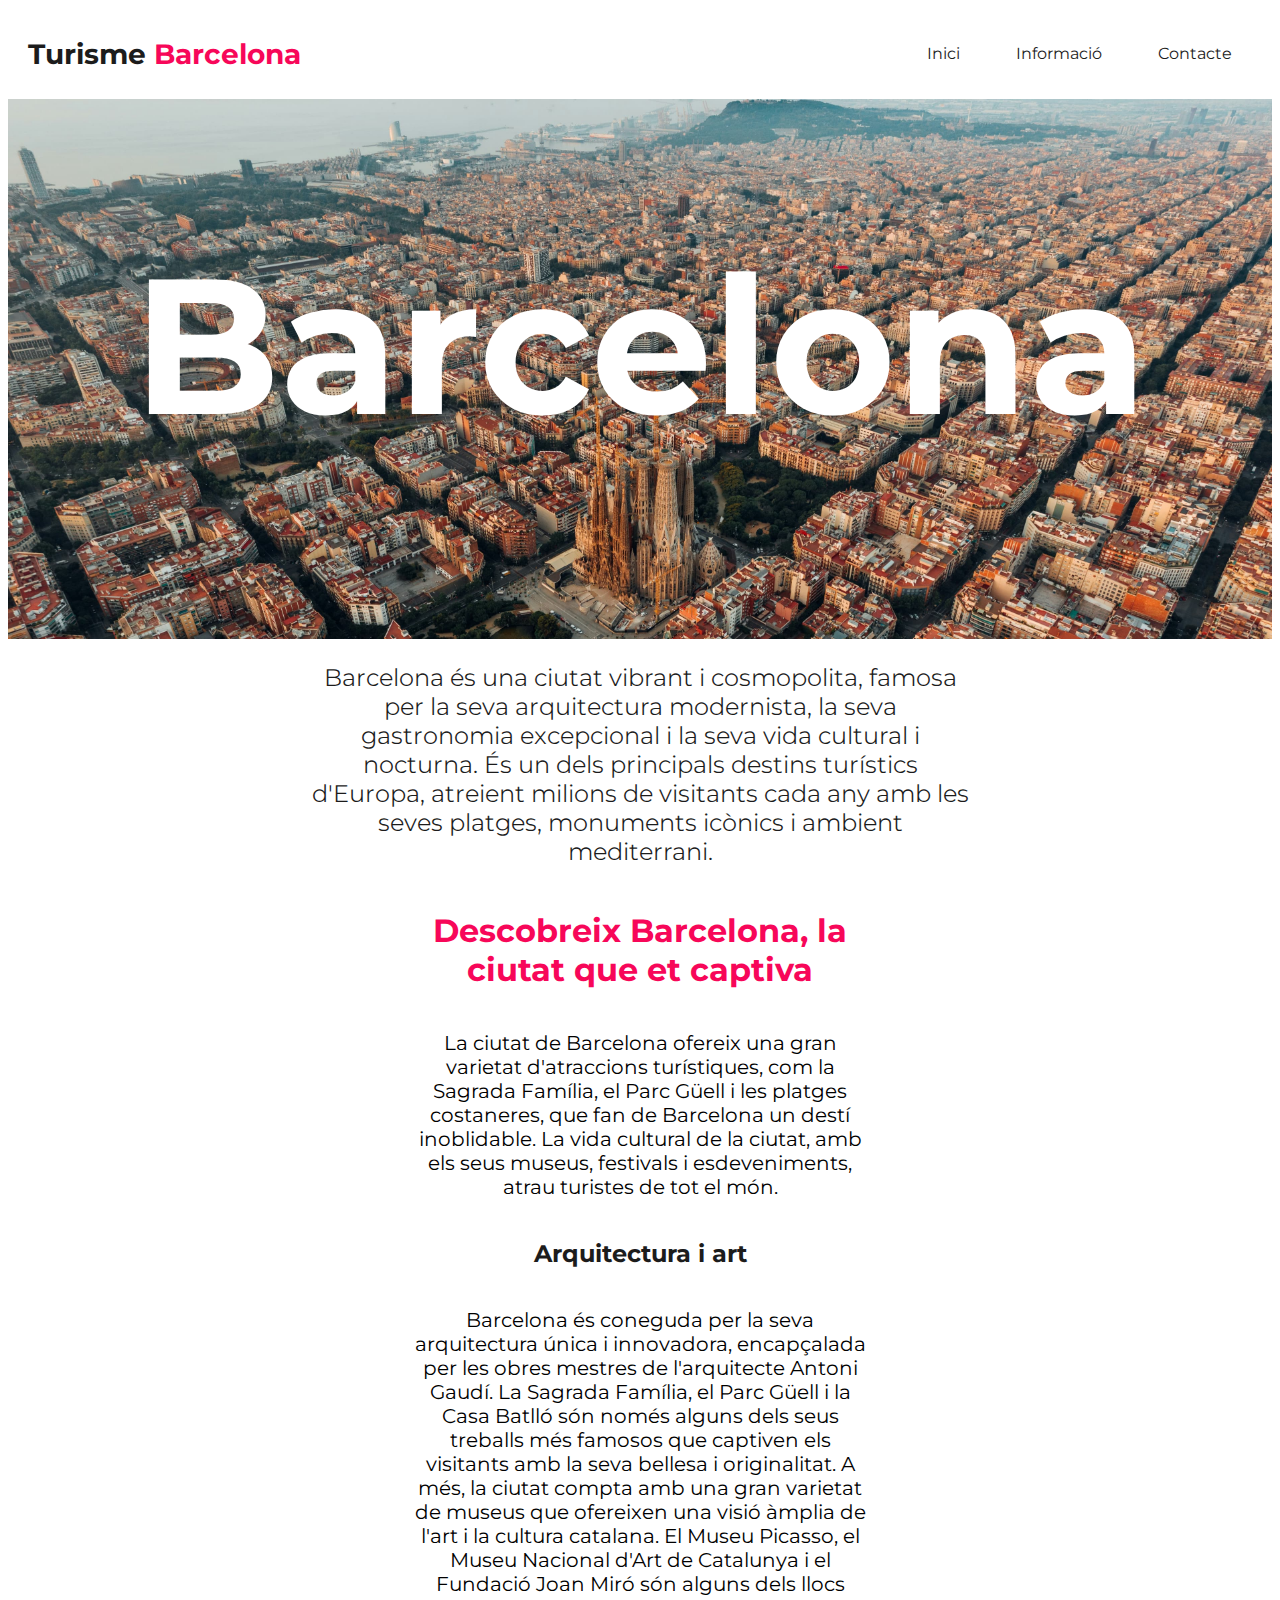
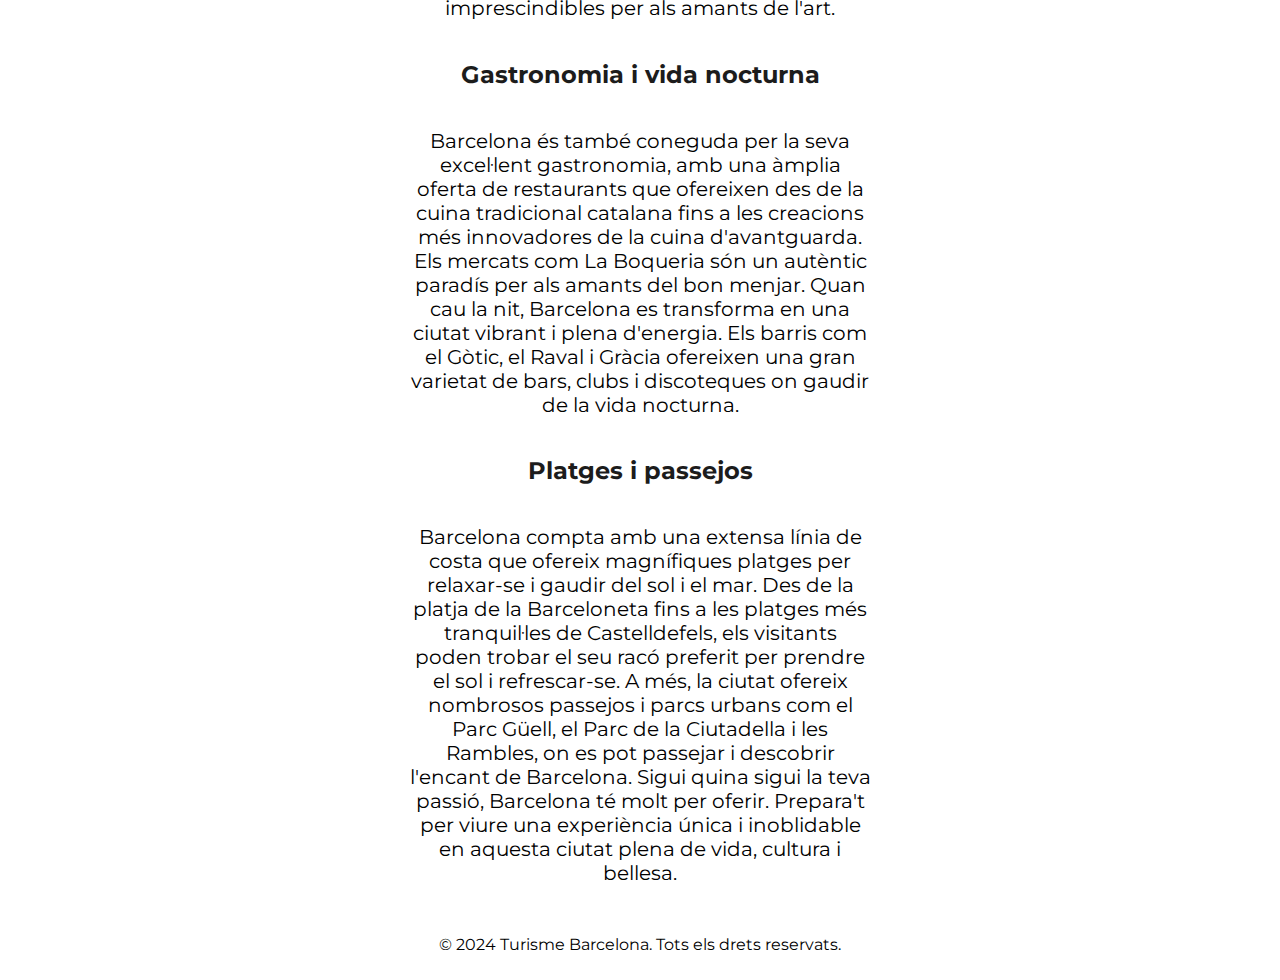
==== index.html @ a9a0ad92 "Initial upload" ====
<!DOCTYPE html>
<html lang="ca">

<head>
  <meta charset="UTF-8">
  <meta name="viewport" content="width=device-width, initial-scale=1.0">
  <title>Turisme Barcelona• Benvinguts</title>
  <link rel="stylesheet" href="/css/styles.css">
  <link rel="stylesheet" href="/css/index.css">
</head>

<body>
  <div id="injectHeader"></div>
  <div class="intro">
    <h1>Barcelona</h1>
  </div>
  <div class="text-intro">
    <p>Barcelona és una ciutat vibrant i cosmopolita, famosa per la seva arquitectura modernista, la seva gastronomia
      excepcional i la seva vida cultural i nocturna. És un dels principals destins turístics d'Europa, atreient milions
      de visitants cada any amb les seves platges, monuments icònics i ambient mediterrani.</p>
  </div>
  <div class="turisme">
    <h1>Descobreix Barcelona, la ciutat que et captiva</h1>
    <p>La ciutat de Barcelona ofereix una gran varietat d'atraccions turístiques, com la Sagrada Família, el Parc Güell i
    les platges costaneres, que fan de Barcelona un destí inoblidable. La vida cultural de la ciutat, amb els seus
    museus, festivals i esdeveniments, atrau turistes de tot el món.</p>
    <h2>Arquitectura i art</h2>
    <p>Barcelona és coneguda per la seva arquitectura única i innovadora, encapçalada per les obres mestres de l'arquitecte
    Antoni Gaudí. La Sagrada Família, el Parc Güell i la Casa Batlló són només alguns dels seus treballs més famosos que
    captiven els visitants amb la seva bellesa i originalitat. A més, la ciutat compta amb una gran varietat de museus
    que ofereixen una visió àmplia de l'art i la cultura catalana. El Museu Picasso, el Museu Nacional d'Art de
    Catalunya i el Fundació Joan Miró són alguns dels llocs imprescindibles per als amants de l'art.</p>
    <h2>Gastronomia i vida nocturna</h2>
    <p>Barcelona és també coneguda per la seva excel·lent gastronomia, amb una àmplia oferta de restaurants que ofereixen
    des de la cuina tradicional catalana fins a les creacions més innovadores de la cuina d'avantguarda. Els mercats com
    La Boqueria són un autèntic paradís per als amants del bon menjar. Quan cau la nit, Barcelona es transforma en una
    ciutat vibrant i plena d'energia. Els barris com el Gòtic, el Raval i Gràcia ofereixen una gran varietat de bars,
    clubs i discoteques on gaudir de la vida nocturna.</p>
    <h2>Platges i passejos</h2>
    <p>Barcelona compta amb una extensa línia de costa que ofereix magnífiques platges per relaxar-se i gaudir del sol i el
    mar. Des de la platja de la Barceloneta fins a les platges més tranquil·les de Castelldefels, els visitants poden
    trobar el seu racó preferit per prendre el sol i refrescar-se. A més, la ciutat ofereix nombrosos passejos i parcs
    urbans com el Parc Güell, el Parc de la Ciutadella i les Rambles, on es pot passejar i descobrir l'encant de
    Barcelona. Sigui quina sigui la teva passió, Barcelona té molt per oferir. Prepara't per viure una experiència única
    i inoblidable en aquesta ciutat plena de vida, cultura i bellesa.</p>
  </div>
  <div></div>
  </main>
  <div id="injectFooter"></div>
  <script src="https://cdn.jsdelivr.net/npm/jquery@3.7.1/dist/jquery.min.js"></script>
  <script src="/partials/loadPartials.js"></script>
</body>

</html>
---- css/styles.css ----
@import url('https://fonts.googleapis.com/css2?family=Montserrat:ital,wght@0,100..900;1,100..900&display=swap');
@import url('https://necolas.github.io/normalize.css/8.0.1/normalize.css');

:root {
  --color-main: #f70759;
  --color-secondary: #1c1c1c;
  --color-tertiary: #ffff;
  --color-main-hover: #b8003d;
  margin: 0;
  padding: 0;
}

body {
  font-family: 'Montserrat', 'Lucida Sans', 'Lucida Sans Regular', Geneva, Verdana, sans-serif;
}

a, a:visited {
  text-decoration: none;
  color: var(--color-main);
}

a:hover {
  text-decoration: none;
  color: var(--color-main-hover);
}
---- css/index.css ----
.text-intro {
    display: flex;
    justify-content: center;
    align-items: center;
    text-align: center;
    margin: 0 300px;
    font-size: 1.5rem;
    font-weight: 350;
    color: var(--color-secondary);
  }
  
  .turisme {
    display: grid;
    justify-content: center;
    text-align: center;
    margin: 0 400px;
  }
  
  .turisme h1 {
    color: var(--color-main);
  }
  
  .turisme h2 {
    color: var(--color-secondary);
  }
  
  .turisme p {
    font-size: 20px;
  }
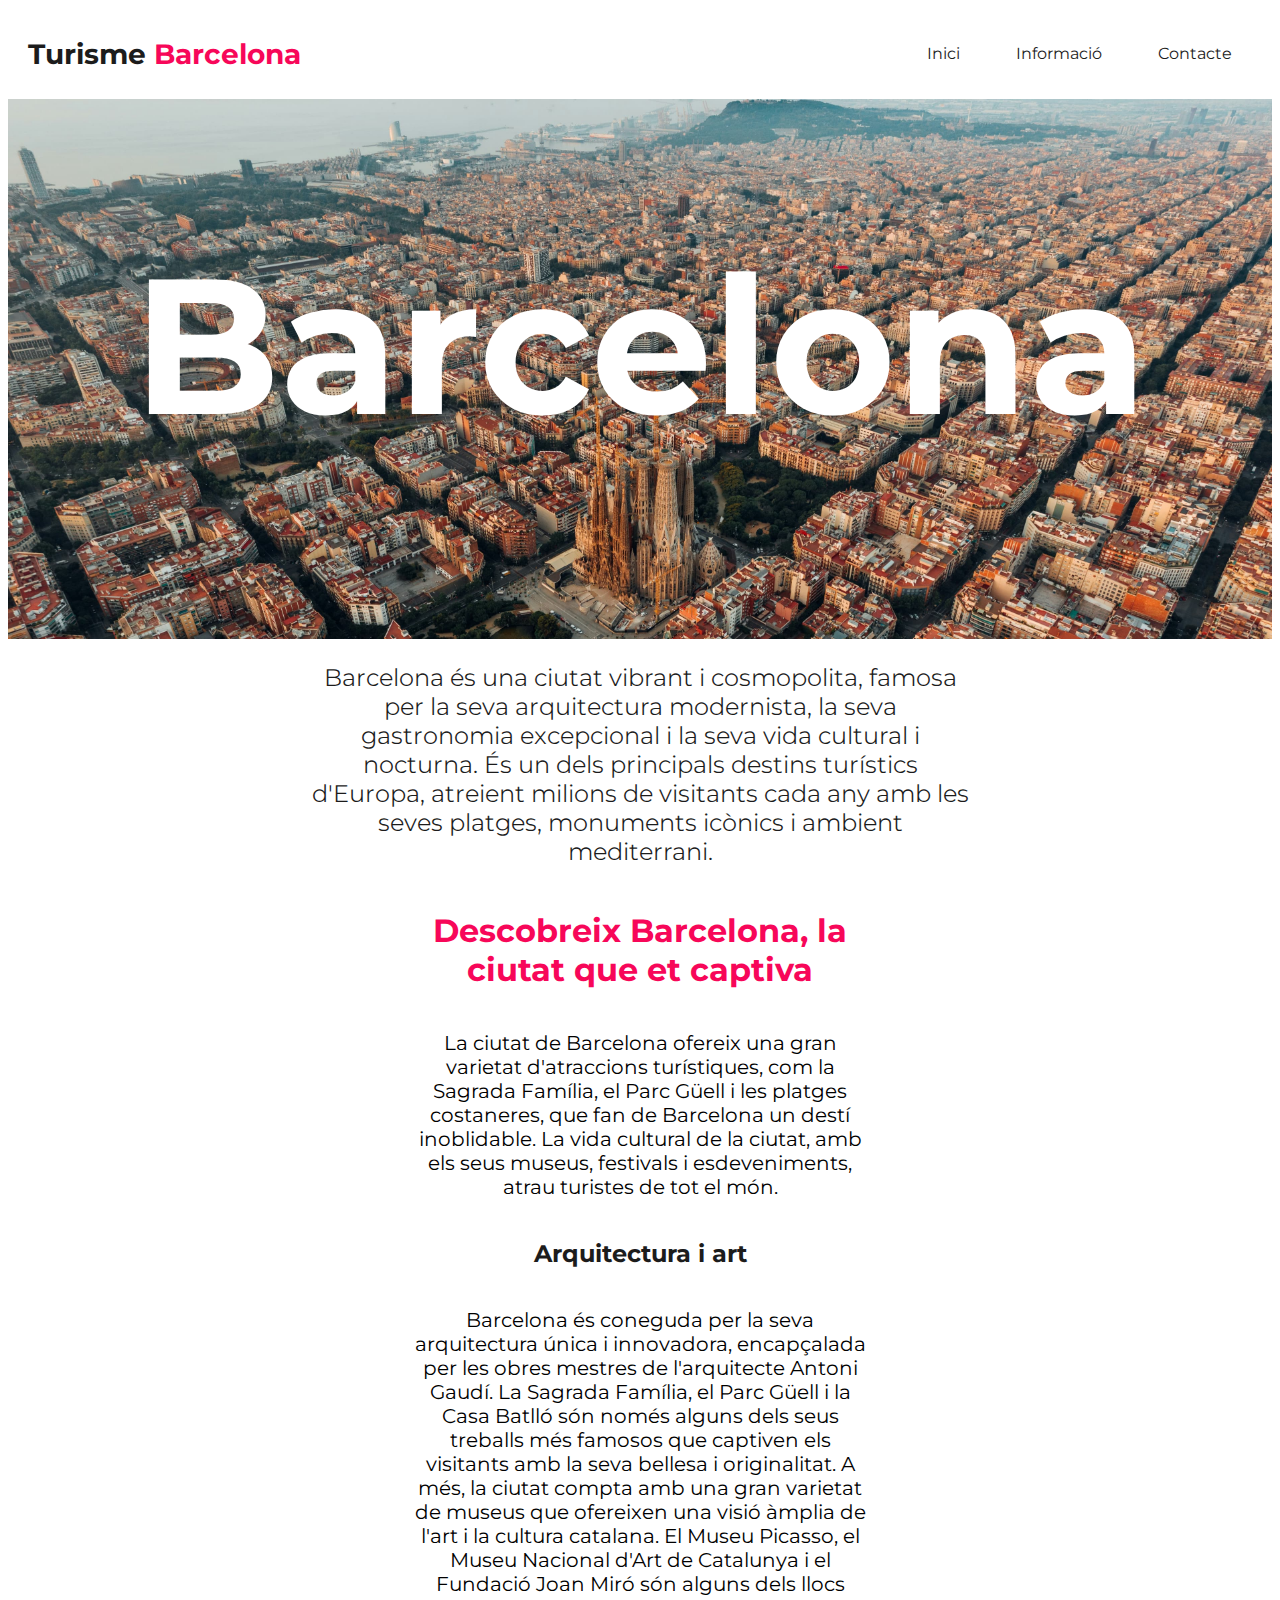
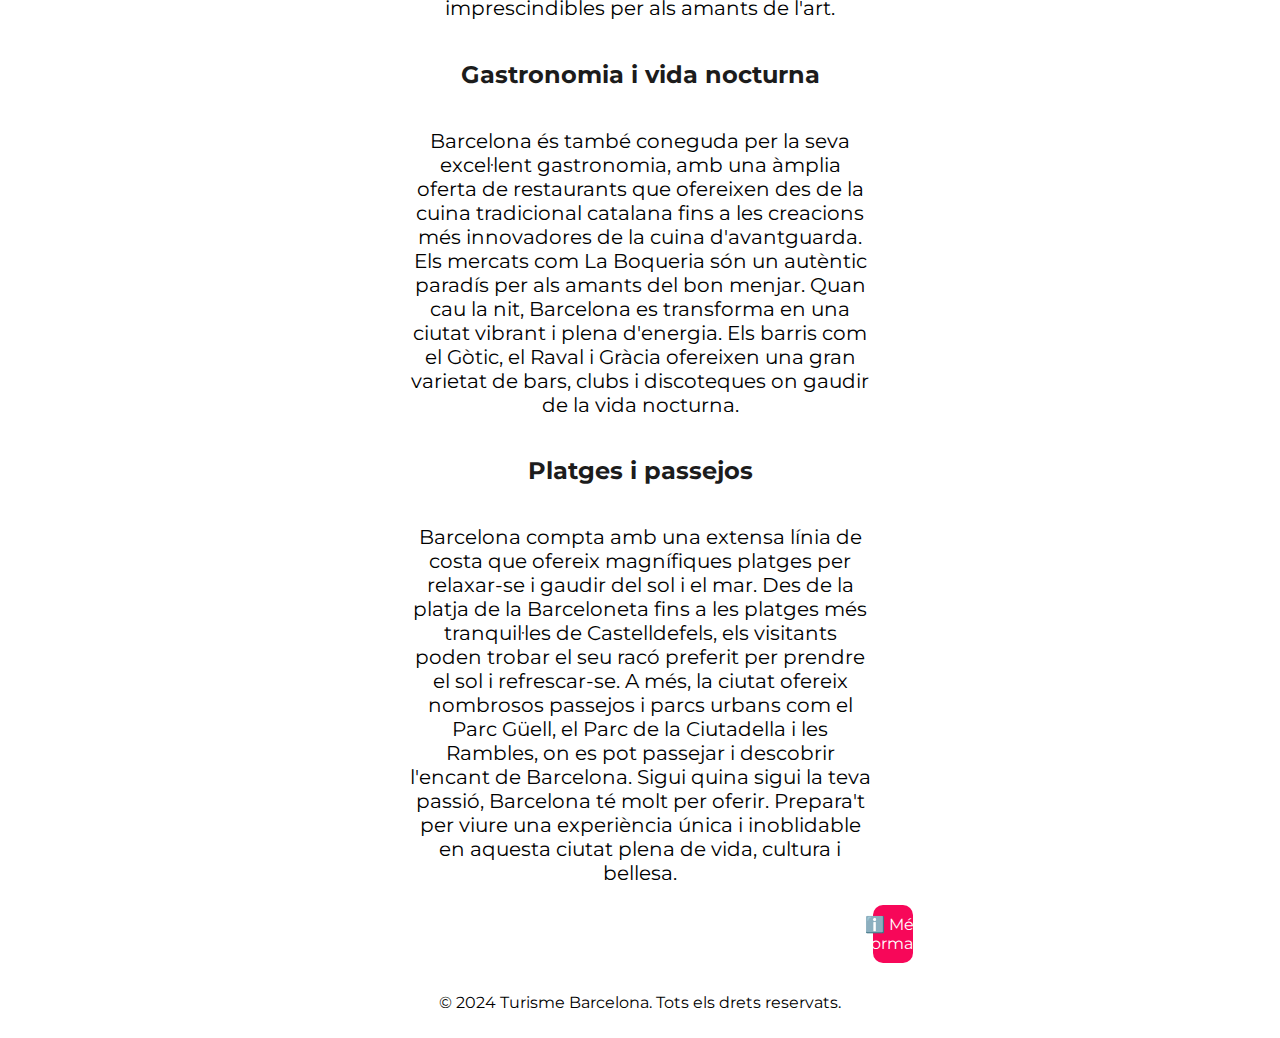
==== commit 78fd28ad: "Add button for more information" ====
--- a/index.html
+++ b/index.html
@@ -4,7 +4,7 @@
 <head>
   <meta charset="UTF-8">
   <meta name="viewport" content="width=device-width, initial-scale=1.0">
-  <title>Turisme Barcelona• Benvinguts</title>
+  <title>Turisme Barcelona • Benvinguts</title>
   <link rel="stylesheet" href="/css/styles.css">
   <link rel="stylesheet" href="/css/index.css">
 </head>
@@ -44,7 +44,7 @@
     Barcelona. Sigui quina sigui la teva passió, Barcelona té molt per oferir. Prepara't per viure una experiència única
     i inoblidable en aquesta ciutat plena de vida, cultura i bellesa.</p>
   </div>
-  <div></div>
+  <a href="/informacio.html" class="boto">ℹ️ Més informació</a>
   </main>
   <div id="injectFooter"></div>
   <script src="https://cdn.jsdelivr.net/npm/jquery@3.7.1/dist/jquery.min.js"></script>
--- a/css/index.css
+++ b/css/index.css
@@ -26,4 +26,23 @@
   
   .turisme p {
     font-size: 20px;
+  }
+
+  .boto {
+    display: flex;
+    justify-content: center;
+    align-items: center;
+    text-align: center;
+    text-decoration: none;
+    padding: 10px 20px;
+    margin: 0 865px;
+    border-radius: 10px;
+    color: var(--color-tertiary) !important;
+    background-color: var(--color-main)
+  }
+  
+  .boto:hover {
+    transition: all 0.3s ease;
+    color: var(--color-tertiary) !important;
+    background-color: var(--color-main-hover);
   }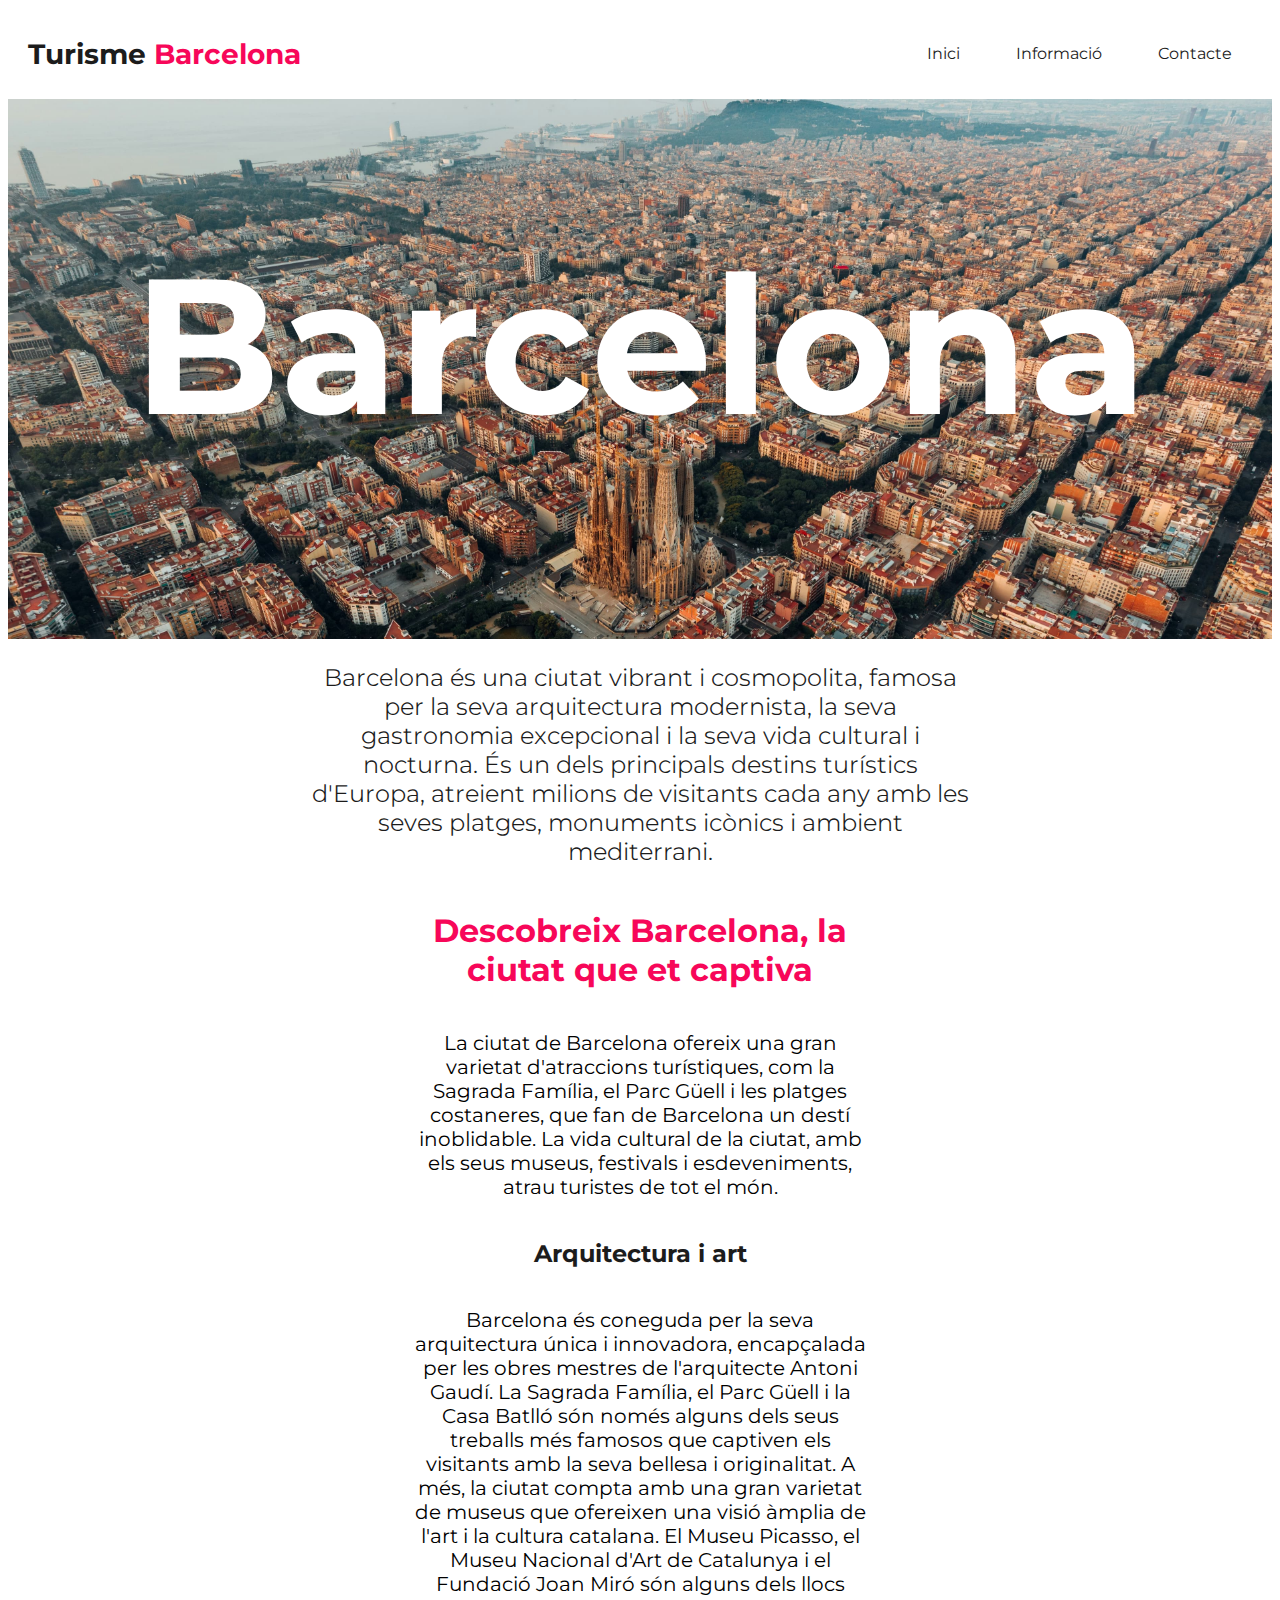
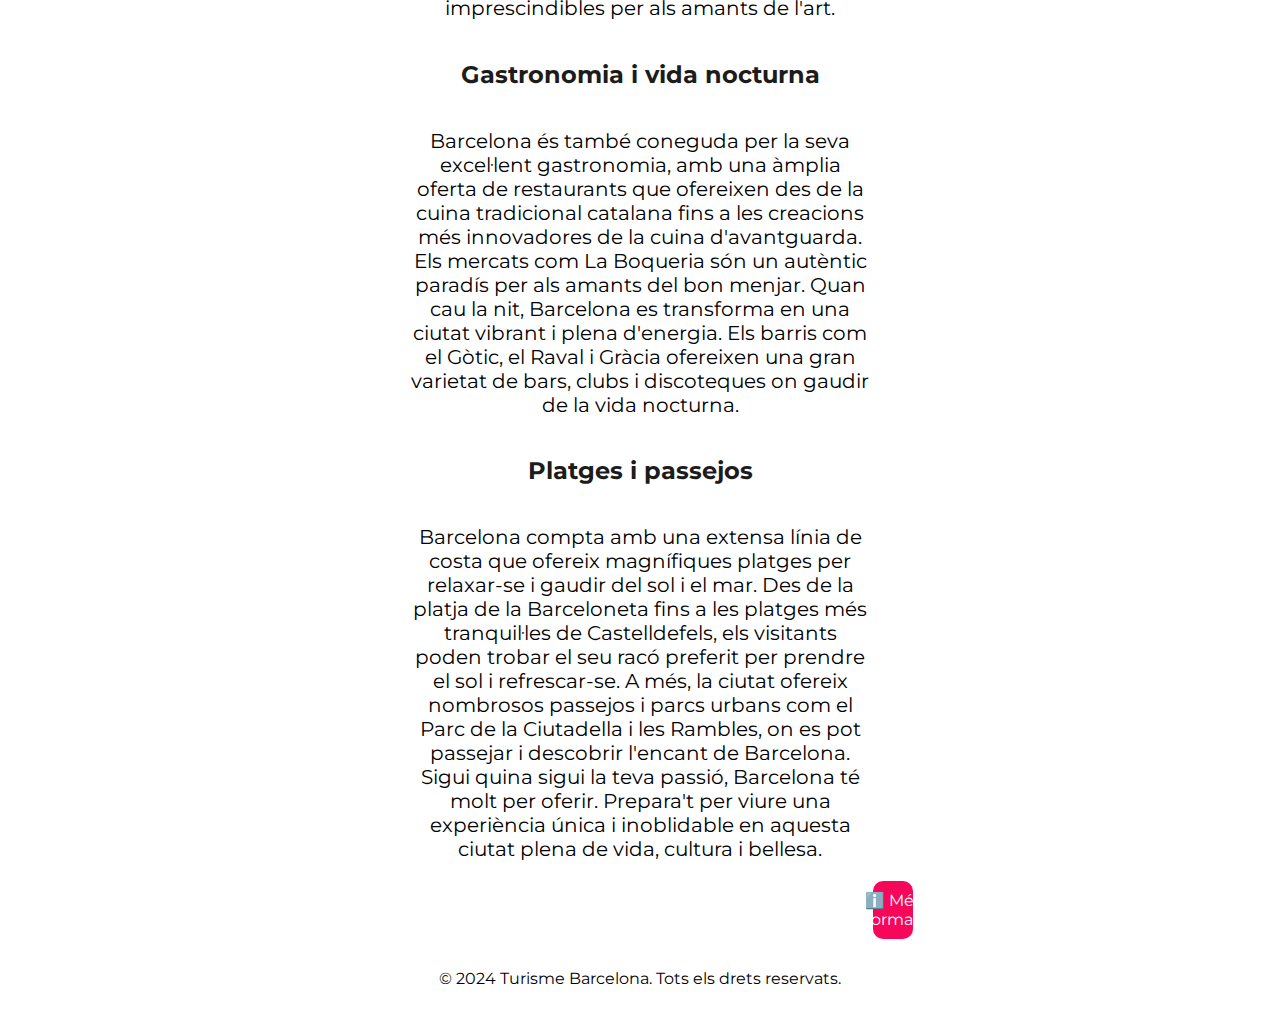
==== commit ce6741cf: "Fix formatting and spacing in index.html" ====
--- a/index.html
+++ b/index.html
@@ -21,28 +21,35 @@
   </div>
   <div class="turisme">
     <h1>Descobreix Barcelona, la ciutat que et captiva</h1>
-    <p>La ciutat de Barcelona ofereix una gran varietat d'atraccions turístiques, com la Sagrada Família, el Parc Güell i
-    les platges costaneres, que fan de Barcelona un destí inoblidable. La vida cultural de la ciutat, amb els seus
-    museus, festivals i esdeveniments, atrau turistes de tot el món.</p>
+    <p>La ciutat de Barcelona ofereix una gran varietat d'atraccions turístiques, com la Sagrada Família, el Parc Güell
+      i
+      les platges costaneres, que fan de Barcelona un destí inoblidable. La vida cultural de la ciutat, amb els seus
+      museus, festivals i esdeveniments, atrau turistes de tot el món.</p>
     <h2>Arquitectura i art</h2>
-    <p>Barcelona és coneguda per la seva arquitectura única i innovadora, encapçalada per les obres mestres de l'arquitecte
-    Antoni Gaudí. La Sagrada Família, el Parc Güell i la Casa Batlló són només alguns dels seus treballs més famosos que
-    captiven els visitants amb la seva bellesa i originalitat. A més, la ciutat compta amb una gran varietat de museus
-    que ofereixen una visió àmplia de l'art i la cultura catalana. El Museu Picasso, el Museu Nacional d'Art de
-    Catalunya i el Fundació Joan Miró són alguns dels llocs imprescindibles per als amants de l'art.</p>
+    <p>Barcelona és coneguda per la seva arquitectura única i innovadora, encapçalada per les obres mestres de
+      l'arquitecte
+      Antoni Gaudí. La Sagrada Família, el Parc Güell i la Casa Batlló són només alguns dels seus treballs més famosos
+      que
+      captiven els visitants amb la seva bellesa i originalitat. A més, la ciutat compta amb una gran varietat de museus
+      que ofereixen una visió àmplia de l'art i la cultura catalana. El Museu Picasso, el Museu Nacional d'Art de
+      Catalunya i el Fundació Joan Miró són alguns dels llocs imprescindibles per als amants de l'art.</p>
     <h2>Gastronomia i vida nocturna</h2>
-    <p>Barcelona és també coneguda per la seva excel·lent gastronomia, amb una àmplia oferta de restaurants que ofereixen
-    des de la cuina tradicional catalana fins a les creacions més innovadores de la cuina d'avantguarda. Els mercats com
-    La Boqueria són un autèntic paradís per als amants del bon menjar. Quan cau la nit, Barcelona es transforma en una
-    ciutat vibrant i plena d'energia. Els barris com el Gòtic, el Raval i Gràcia ofereixen una gran varietat de bars,
-    clubs i discoteques on gaudir de la vida nocturna.</p>
+    <p>Barcelona és també coneguda per la seva excel·lent gastronomia, amb una àmplia oferta de restaurants que
+      ofereixen
+      des de la cuina tradicional catalana fins a les creacions més innovadores de la cuina d'avantguarda. Els mercats
+      com
+      La Boqueria són un autèntic paradís per als amants del bon menjar. Quan cau la nit, Barcelona es transforma en una
+      ciutat vibrant i plena d'energia. Els barris com el Gòtic, el Raval i Gràcia ofereixen una gran varietat de bars,
+      clubs i discoteques on gaudir de la vida nocturna.</p>
     <h2>Platges i passejos</h2>
-    <p>Barcelona compta amb una extensa línia de costa que ofereix magnífiques platges per relaxar-se i gaudir del sol i el
-    mar. Des de la platja de la Barceloneta fins a les platges més tranquil·les de Castelldefels, els visitants poden
-    trobar el seu racó preferit per prendre el sol i refrescar-se. A més, la ciutat ofereix nombrosos passejos i parcs
-    urbans com el Parc Güell, el Parc de la Ciutadella i les Rambles, on es pot passejar i descobrir l'encant de
-    Barcelona. Sigui quina sigui la teva passió, Barcelona té molt per oferir. Prepara't per viure una experiència única
-    i inoblidable en aquesta ciutat plena de vida, cultura i bellesa.</p>
+    <p>Barcelona compta amb una extensa línia de costa que ofereix magnífiques platges per relaxar-se i gaudir del sol i
+      el
+      mar. Des de la platja de la Barceloneta fins a les platges més tranquil·les de Castelldefels, els visitants poden
+      trobar el seu racó preferit per prendre el sol i refrescar-se. A més, la ciutat ofereix nombrosos passejos i parcs
+      urbans com el Parc de la Ciutadella i les Rambles, on es pot passejar i descobrir l'encant de
+      Barcelona. Sigui quina sigui la teva passió, Barcelona té molt per oferir. Prepara't per viure una experiència
+      única
+      i inoblidable en aquesta ciutat plena de vida, cultura i bellesa.</p>
   </div>
   <a href="/informacio.html" class="boto">ℹ️ Més informació</a>
   </main>
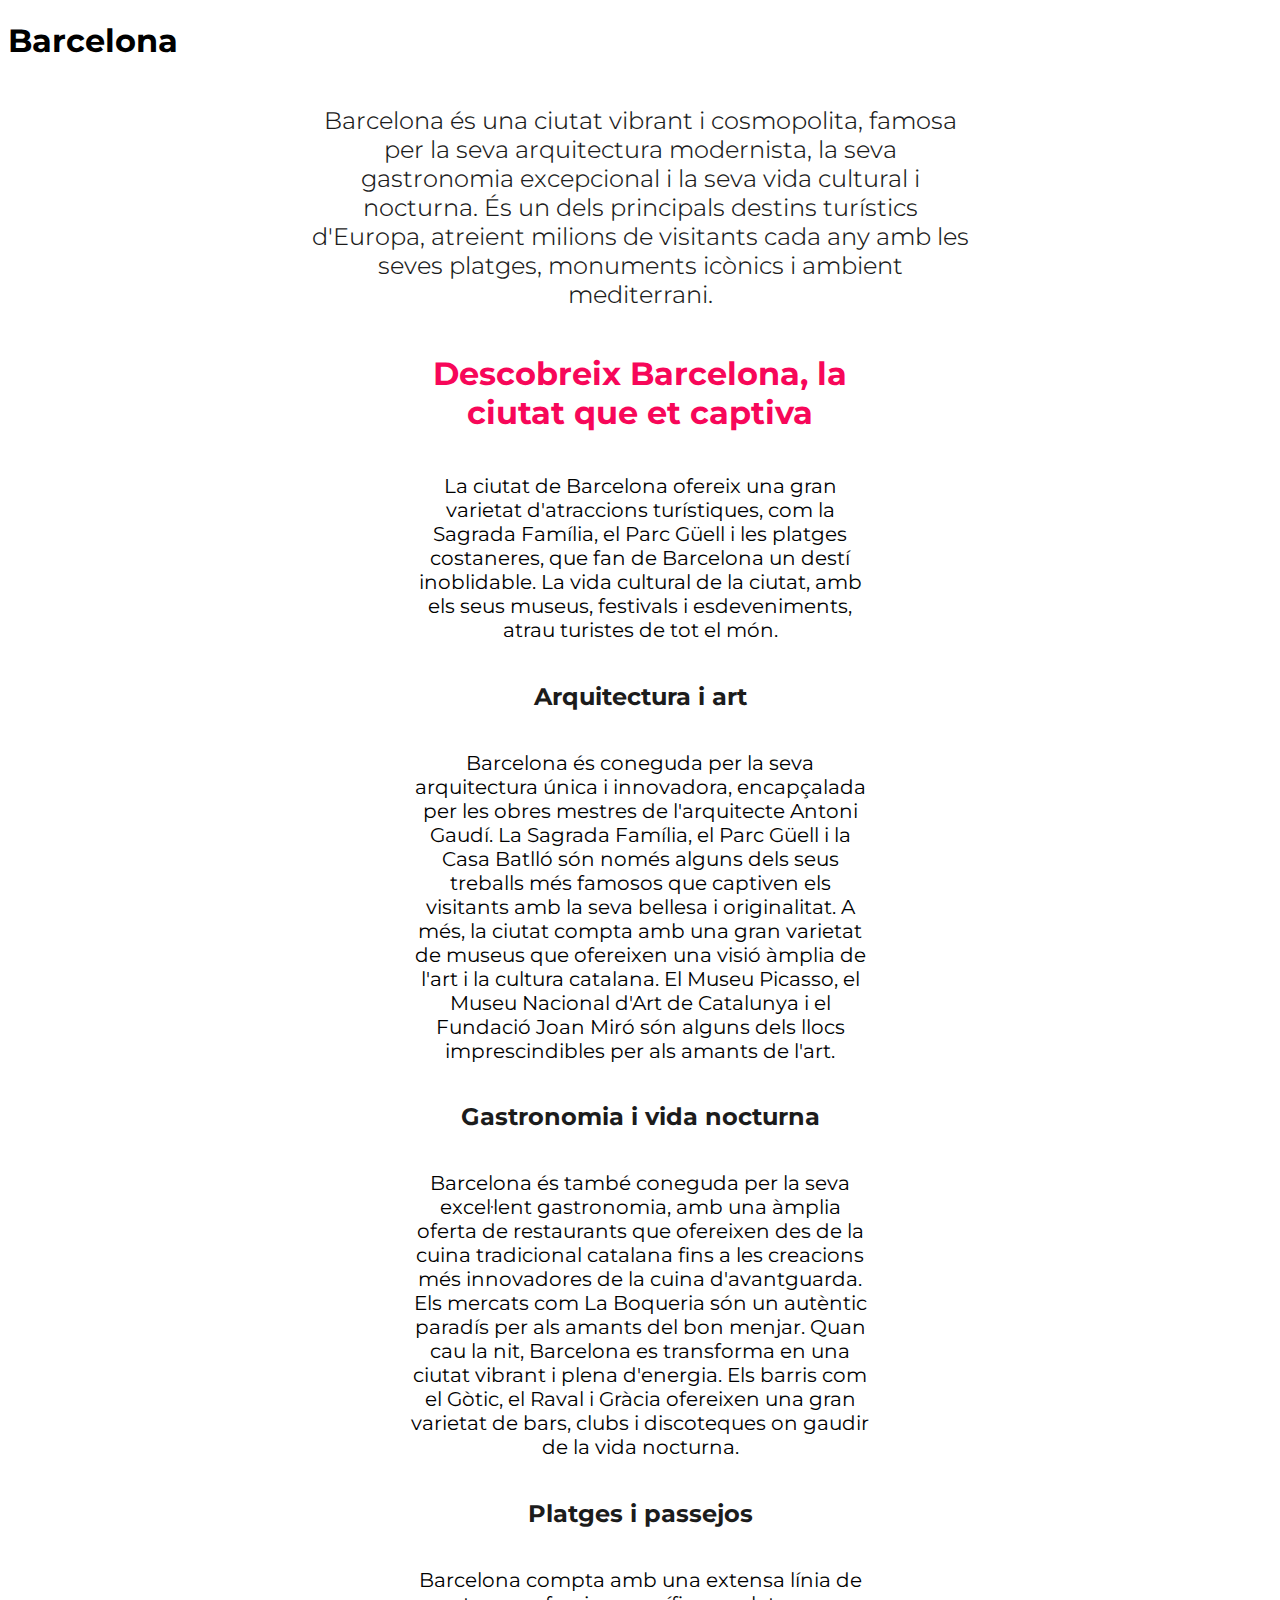
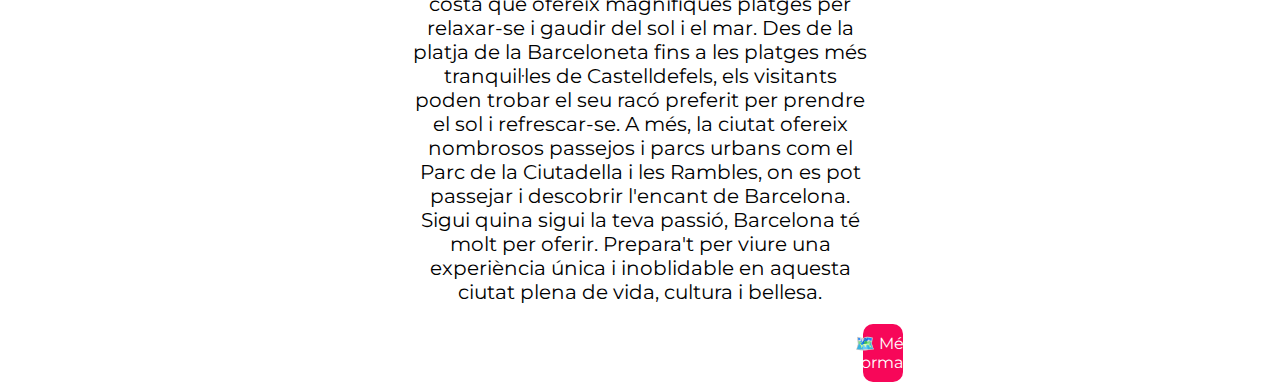
==== commit e2c5bacd: "Update CSS and JS file paths" ====
--- a/index.html
+++ b/index.html
@@ -51,11 +51,11 @@
       única
       i inoblidable en aquesta ciutat plena de vida, cultura i bellesa.</p>
   </div>
-  <a href="/informacio.html" class="boto">ℹ️ Més informació</a>
+  <a href="/informacio.html" class="boto">🗺️ Més informació</a>
   </main>
   <div id="injectFooter"></div>
   <script src="https://cdn.jsdelivr.net/npm/jquery@3.7.1/dist/jquery.min.js"></script>
-  <script src="/partials/loadPartials.js"></script>
+  <script src="/js/loadPartials.js"></script>
 </body>
 
 </html>--- a/css/index.css
+++ b/css/index.css
@@ -35,7 +35,7 @@
     text-align: center;
     text-decoration: none;
     padding: 10px 20px;
-    margin: 0 865px;
+    margin: 0 855px;
     border-radius: 10px;
     color: var(--color-tertiary) !important;
     background-color: var(--color-main)
